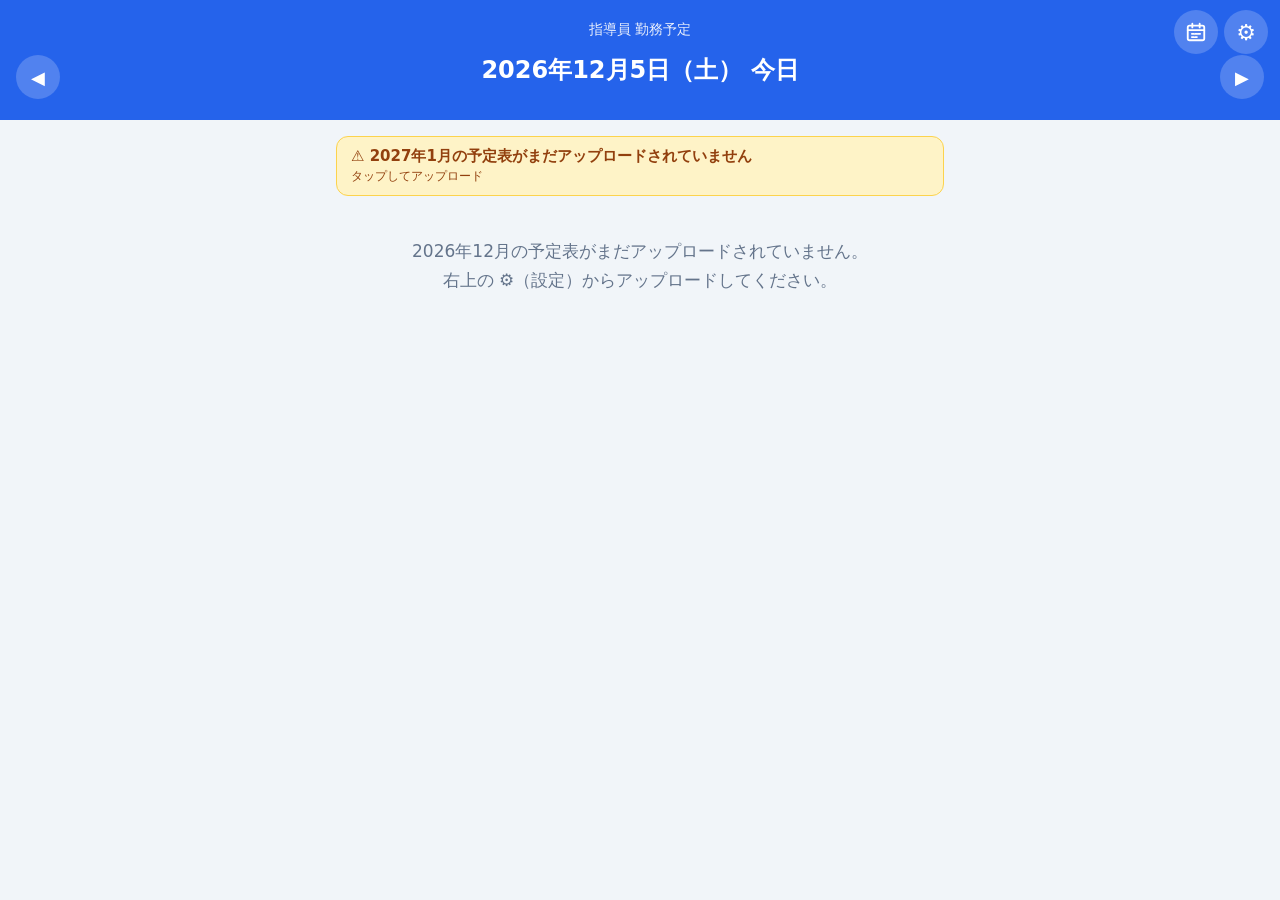
==== index.html @ 33f7420d "出勤・休みの人の表示を、班の順（1班・2班・3班）に固定する 出勤・休みで分けて並べるのをやめ、班の枠は常に番号順。各班の枠の色と見出しで出勤・休み（理由）を表示する。  Co-Authored-By" ====
<!doctype html>
<html lang="ja">
<head>
  <meta charset="utf-8">
  <meta name="viewport" content="width=device-width, initial-scale=1">
  <meta name="theme-color" content="#2563eb">
  <meta name="apple-mobile-web-app-capable" content="yes">
  <meta name="mobile-web-app-capable" content="yes">
  <meta name="apple-mobile-web-app-title" content="勤務予定">
  <meta name="apple-mobile-web-app-status-bar-style" content="default">
  <link rel="manifest" href="manifest.webmanifest">
  <link rel="apple-touch-icon" href="icons/apple-touch-icon.png">
  <link rel="icon" type="image/png" sizes="192x192" href="icons/icon-192.png">
  <meta name="robots" content="noindex, nofollow">
  <title>今日の勤務予定</title>
  <script>
    // 画面の色（白・黒・スマホに合わせる）を、表示の前に決めておく（白い画面がちらつかないように）
    try {
      var th = localStorage.getItem('staff-schedule-theme');
      if (th === 'light' || th === 'dark') document.documentElement.dataset.theme = th;
    } catch (e) {}
  </script>
  <link rel="stylesheet" href="css/style.css?v=20261110b">
</head>
<body>
  <header>
    <div class="top-row">
      <div class="facility" id="title"></div>
      <div class="top-btns">
        <button id="openCalendar" class="round" aria-label="月のカレンダー">
          <svg viewBox="0 0 24 24" fill="none" stroke="currentColor" stroke-width="2" stroke-linecap="round" stroke-linejoin="round"><rect x="3" y="5" width="18" height="16" rx="2"/><path d="M3 10h18M8 3v4M16 3v4"/><path d="M7.5 14h2M11 14h2M14.5 14h2M7.5 17.5h2M11 17.5h2"/></svg>
        </button>
        <button id="openSettings" class="round" aria-label="設定">⚙</button>
      </div>
    </div>
    <div class="date-row">
      <button id="prev" aria-label="前の日">◀</button>
      <div>
        <div class="date" id="date"></div>
        <div class="holiday" id="holiday"></div>
      </div>
      <button id="next" aria-label="次の日">▶</button>
    </div>
    <button id="todayBtn" class="today-btn" hidden>今日に戻る</button>
  </header>

  <main>
    <div id="alerts"></div>
    <p class="loading" id="loading">予定表を読み込み中…</p>
    <p class="message" id="message" hidden></p>
    <section id="day" hidden>
      <div class="badges" id="badges"></div>
      <div class="team-status" id="teamStatus"></div>
      <div class="info" id="kijiBox"><h3>記事</h3><p id="kiji"></p></div>
      <div class="info" id="tekiyoBox"><h3>摘要</h3><p id="tekiyo"></p></div>
      <div class="info" id="forkBox"><h3>フォーク</h3><ul id="fork"></ul></div>
      <div id="people">
        <h2>出勤 <span id="workCount"></span>・休み <span id="offCount"></span></h2>
        <div class="pgroups" id="teamsPeople"></div>
      </div>
      <p class="desc center" id="noTeams" hidden>体制表をアップロードすると、出勤・休みの人の一覧が出ます。</p>
      <p class="desc center"><button type="button" class="link-btn" id="sourceLink">元の予定表を見る</button></p>
    </section>
  </main>

  <footer><span id="source"></span></footer>

  <!-- 設定 -->
  <div class="sheet" id="settings" hidden>
    <div class="sheet-head">
      <h2>設定</h2>
      <button id="closeSettings" class="close" aria-label="閉じる">✕</button>
    </div>

    <section class="card">
      <h3>登録状況</h3>
      <ul class="status" id="status"></ul>
    </section>

    <section class="card">
      <h3>予定表のアップロード</h3>
      <p class="desc">行事予定表の<b>PDFか写真</b>を選ぶと、自動で読み取ります。読み取った内容を確認・修正してから「確定」してください。2か月分のPDFもそのまま選べます。</p>
      <label class="file">
        <input type="file" id="schFile" accept="application/pdf,.pdf,image/*">
        <span>予定表を選ぶ（PDF・写真）</span>
      </label>
      <div class="progress" id="schProgress" hidden><div></div><span></span></div>
    </section>

    <section class="card">
      <h3>体制表（班編成）のアップロード</h3>
      <p class="desc">班は年度ごと（4月）に変わります。<b>毎年4月中に</b>その年度の体制表（PDF・写真）をアップロードしてください。</p>
      <label class="file">
        <input type="file" id="teamFile" accept="application/pdf,.pdf,image/*">
        <span>体制表を選ぶ（PDF・写真）</span>
      </label>
      <div class="progress" id="teamProgress" hidden><div></div><span></span></div>
    </section>

    <section class="card">
      <h3>画面の色</h3>
      <div class="seg" id="themeSeg">
        <button type="button" data-theme="auto">スマホに合わせる</button>
        <button type="button" data-theme="light">白</button>
        <button type="button" data-theme="dark">黒</button>
      </div>
    </section>

    <section class="card">
      <h3>GitHubの鍵（アップロードする人だけ）</h3>
      <p class="desc">アップロードには、GitHub で作った鍵（トークン）が必要です。鍵はこの端末の中だけに保存されます。<b>ホーム画面のアプリとブラウザでは保存場所が別</b>なので、ふだん使う方（アプリ）で入れてください。作り方は「はじめに_やること.md」を見てください。</p>
      <input type="password" id="token" class="text" placeholder="github_pat_…" autocomplete="off">
      <div class="row">
        <button id="saveToken">保存して確認</button>
        <button id="clearToken" class="ghost">この端末から消す</button>
      </div>
      <p class="check" id="tokenStatus"></p>
    </section>

    <p class="desc center"><a href="https://github.com/akira-1229/Staff-Schedule/blob/main/はじめに_やること.md" target="_blank" rel="noopener">使い方・設定手順</a></p>
  </div>

  <!-- 月のカレンダー -->
  <div class="sheet" id="calendar" hidden>
    <div class="sheet-head">
      <div class="cal-nav">
        <button id="calPrev" aria-label="前の月">◀</button>
        <h2 id="calTitle"></h2>
        <button id="calNext" aria-label="次の月">▶</button>
      </div>
      <button id="closeCalendar" class="close" aria-label="閉じる">✕</button>
    </div>
    <div class="cal" id="calGrid"></div>
    <p class="desc center cal-note" id="calNote" hidden></p>
    <div class="cal-legend">
      <span><b class="tag on">(2)出</b>休日出勤</span>
      <span><b class="tag off">(1)休</b>振休</span>
      <span><b class="tag off">③休</b>班休</span>
      <span><b class="tag teiji">定時</b>全員定時</span>
      <span><b class="tag fork">フ</b>フォーク</span>
    </div>
    <p class="desc center">日付を押すと、その日の予定を表示します。</p>
  </div>

  <!-- 元の予定表 -->
  <div class="sheet" id="viewer" hidden>
    <div class="sheet-head">
      <button id="closeViewer" class="back">← 戻る</button>
      <h2 id="viewerTitle">元の予定表</h2>
      <button id="zoomViewer" class="close" aria-label="拡大・縮小">＋</button>
    </div>
    <div class="viewer-body" id="viewerBody"></div>
  </div>

  <!-- 読み取り結果の確認・修正 -->
  <div class="sheet" id="confirm" hidden>
    <div class="sheet-head">
      <h2 id="confirmTitle">読み取り結果の確認</h2>
      <button id="closeConfirm" class="close" aria-label="閉じる">✕</button>
    </div>
    <p class="desc confirm-note" id="confirmNote"></p>
    <div id="confirmBody"></div>
    <div class="confirm-foot">
      <button class="primary" id="confirmSave">この内容で確定してアップロード</button>
    </div>
  </div>

  <!-- 更新したら ?v= の数字を変える（スマホに古いプログラムが残らないように） -->
  <script>
    // プログラムが途中で止まったら「読み込み中」のままにせず案内を出す
    window.addEventListener('error', function (e) {
      var el = document.getElementById('loading');
      if (!el || window.__appStarted) return;
      el.hidden = false;
      el.innerHTML = '読み込みに失敗しました。<br>アプリを一度閉じて開き直すか、ページを再読み込みしてください。<br><small>' + (e.message || '') + '</small>';
    });
  </script>
  <script src="lib/pdfjs/pdf.min.js"></script>
  <script src="config.js?v=20261110b"></script>
  <script src="js/holidays.js?v=20261110b"></script>
  <script src="js/day-logic.js?v=20261110b"></script>
  <script src="js/table-image.js?v=20261110b"></script>
  <script src="js/schedule-image.js?v=20261110b"></script>
  <script src="js/teams-image.js?v=20261110b"></script>
  <script src="js/store.js?v=20261110b"></script>
  <script src="js/app.js?v=20261110b"></script>
</body>
</html>
---- css/style.css ----
/* ===== 色（白・黒のテーマ） =====
   ⚙ の「画面の色」：スマホに合わせる（自動）／白／黒
   <html data-theme="light|dark"> が付いていればそれ、無ければスマホの設定に合わせる */
:root {
  color-scheme: light;
  --bg: #f1f5f9;
  --card: #ffffff;
  --text: #0f172a;
  --muted: #64748b;
  --line: #e2e8f0;
  --input-bg: #ffffff;
  --input-line: #cbd5e1;
  --soft: #f8fafc;
  --accent: #2563eb;
  --header: #2563eb;
  --header-sun: #dc2626;
  --header-sat: #0284c7;
  --on-bg: #eef2ff;
  --on-line: #c7d2fe;
  --on-fg: #1e1b4b;
  --on-strong: #1d4ed8;
  --off-bg: #fef2f2;
  --off-line: #fecaca;
  --off-fg: #7f1d1d;
  --off-strong: #b91c1c;
  --off-card: #fffafa;
  --warn-bg: #fef3c7;
  --warn-line: #fcd34d;
  --warn-fg: #92400e;
  --orange-bg: #fff7ed;
  --orange: #f97316;
  --ok: #15803d;
  --ok-bg: #dcfce7;
  --mark: #b45309;
  --fork: #7c3aed;
  --closed: #e2e8f0;
  --shadow: 0 1px 2px rgba(0, 0, 0, .06);
}
@media (prefers-color-scheme: dark) {
  :root:not([data-theme="light"]) {
    color-scheme: dark;
    --bg: #0b1220;
    --card: #131c2e;
    --text: #e5e7eb;
    --muted: #94a3b8;
    --line: #1f2a3d;
    --input-bg: #0f172a;
    --input-line: #334155;
    --soft: #0f172a;
    --accent: #3b82f6;
    --header: #1e3a8a;
    --header-sun: #7f1d1d;
    --header-sat: #0c4a6e;
    --on-bg: #1e2550;
    --on-line: #3730a3;
    --on-fg: #e0e7ff;
    --on-strong: #93c5fd;
    --off-bg: #3a1214;
    --off-line: #7f1d1d;
    --off-fg: #fecaca;
    --off-strong: #f87171;
    --off-card: #1c1418;
    --warn-bg: #3a2a05;
    --warn-line: #a16207;
    --warn-fg: #fde68a;
    --orange-bg: #2a1606;
    --orange: #fb923c;
    --ok: #4ade80;
    --ok-bg: #052e16;
    --mark: #fbbf24;
    --fork: #c4b5fd;
    --closed: #0f1626;
    --shadow: 0 1px 2px rgba(0, 0, 0, .5);
  }
}
:root[data-theme="dark"] {
  color-scheme: dark;
  --bg: #0b1220;
  --card: #131c2e;
  --text: #e5e7eb;
  --muted: #94a3b8;
  --line: #1f2a3d;
  --input-bg: #0f172a;
  --input-line: #334155;
  --soft: #0f172a;
  --accent: #3b82f6;
  --header: #1e3a8a;
  --header-sun: #7f1d1d;
  --header-sat: #0c4a6e;
  --on-bg: #1e2550;
  --on-line: #3730a3;
  --on-fg: #e0e7ff;
  --on-strong: #93c5fd;
  --off-bg: #3a1214;
  --off-line: #7f1d1d;
  --off-fg: #fecaca;
  --off-strong: #f87171;
  --off-card: #1c1418;
  --warn-bg: #3a2a05;
  --warn-line: #a16207;
  --warn-fg: #fde68a;
  --orange-bg: #2a1606;
  --orange: #fb923c;
  --ok: #4ade80;
  --ok-bg: #052e16;
  --mark: #fbbf24;
  --fork: #c4b5fd;
  --closed: #0f1626;
  --shadow: 0 1px 2px rgba(0, 0, 0, .5);
}

/* ===== 基本 ===== */
* { box-sizing: border-box; }
body {
  margin: 0;
  font-family: system-ui, -apple-system, "Hiragino Sans", "Yu Gothic UI", "Meiryo", sans-serif;
  background: var(--bg);
  color: var(--text);
  font-size: 17px;
}
a { color: var(--accent); }
button, input, select { font: inherit; color: inherit; }
body.no-scroll { overflow: hidden; }

/* ===== ヘッダー ===== */
header {
  background: var(--header);
  color: #fff;
  padding: calc(16px + env(safe-area-inset-top)) 16px 20px;
  text-align: center;
}
body[data-dow="0"] header { background: var(--header-sun); }
body[data-dow="6"] header { background: var(--header-sat); }
.top-row { display: flex; align-items: center; justify-content: center; position: relative; min-height: 28px; }
.facility { font-size: 14px; opacity: .9; }
.top-btns { position: absolute; right: -4px; top: -6px; display: flex; gap: 6px; }
.round {
  width: 44px; height: 44px; border: 0; border-radius: 999px;
  background: rgba(255, 255, 255, .2); color: #fff; font-size: 22px; cursor: pointer;
  display: grid; place-items: center; padding: 0;
}
.round svg { width: 22px; height: 22px; }
.date-row { display: flex; align-items: center; justify-content: space-between; gap: 8px; margin-top: 10px; }
.date { font-size: 24px; font-weight: 700; }
.holiday { font-size: 14px; min-height: 1em; }
.date-row button, .today-btn {
  background: rgba(255, 255, 255, .2); color: #fff; border: 0; border-radius: 999px;
  font-size: 18px; width: 44px; height: 44px; cursor: pointer; flex: none;
}
.today-btn { width: auto; height: auto; padding: 6px 16px; font-size: 14px; margin-top: 10px; }

main { max-width: 640px; margin: 0 auto; padding: 16px; }
h2 { font-size: 15px; color: var(--muted); margin: 18px 4px 8px; }
.loading, .message { text-align: center; color: var(--muted); padding: 24px 0; line-height: 1.7; white-space: pre-wrap; }
.desc { font-size: 13px; color: var(--muted); margin: 4px 0 10px; line-height: 1.6; }
.desc.center { text-align: center; }
.link-btn { border: 0; background: none; color: var(--accent); text-decoration: underline; font-size: 14px; cursor: pointer; padding: 8px; }

/* ===== お知らせ ===== */
.alert {
  display: block; width: 100%; text-align: left; cursor: pointer;
  background: var(--warn-bg); color: var(--warn-fg); border: 1px solid var(--warn-line); border-radius: 12px;
  padding: 10px 14px; margin-bottom: 10px; font-weight: 600; font-size: 15px;
}
.alert small { display: block; font-weight: 400; font-size: 12px; margin-top: 2px; }

/* ===== 今日の予定 ===== */
.badges { display: flex; gap: 8px; justify-content: center; flex-wrap: wrap; margin-bottom: 10px; }
.badge-big { border-radius: 999px; padding: 4px 14px; font-weight: 700; font-size: 15px; }
.badge-big.closed { background: var(--off-bg); color: var(--off-strong); }
.badge-big.teiji { background: var(--ok-bg); color: var(--ok); }
.team-status { display: grid; grid-template-columns: repeat(auto-fit, minmax(90px, 1fr)); gap: 8px; margin-bottom: 12px; }
.team-status .team { border-radius: 12px; padding: 10px 8px; text-align: center; background: var(--card); box-shadow: var(--shadow); }
.team-status .team b { display: block; font-size: 18px; }
.team-status .team span { font-size: 13px; }
.team-status .team.on { border-top: 5px solid var(--accent); }
.team-status .team.on span { color: var(--on-strong); }
.team-status .team.off { border-top: 5px solid var(--off-strong); background: var(--off-card); }
.team-status .team.off span { color: var(--off-strong); font-weight: 700; }
.info { background: var(--card); border-radius: 12px; padding: 10px 14px; margin-bottom: 10px; box-shadow: var(--shadow); }
.info h3 { margin: 0 0 4px; font-size: 13px; color: var(--muted); }
.info p { margin: 0; line-height: 1.6; white-space: pre-wrap; }
.info ul { list-style: none; margin: 0; padding: 0; display: grid; gap: 4px; }
.info li { display: flex; justify-content: space-between; }
.info li b { color: var(--fork); }

/* 出勤・休みの人（班ごとに名字を並べる） */
#people h2 { margin: 14px 4px 6px; }
#people h2 span { color: var(--text); font-weight: 700; }
.pgroups { display: grid; gap: 6px; }
.pgroup { background: var(--card); border-radius: 10px; padding: 6px 8px 8px; box-shadow: var(--shadow); border-left: 5px solid var(--accent); }
.pgroup.off { border-left-color: var(--off-strong); background: var(--off-card); }
.pg-head { display: flex; align-items: baseline; gap: 6px; font-size: 13px; margin-bottom: 4px; }
.pg-head b { font-size: 14px; }
.pg-head em { font-style: normal; font-weight: 700; color: var(--on-strong); }
.pgroup.off .pg-head em { color: var(--off-strong); }
.pg-head span { margin-left: auto; color: var(--muted); }
.pg-names { display: flex; flex-wrap: wrap; gap: 4px; }
.pname { font-size: 15px; font-weight: 600; padding: 3px 8px; border-radius: 6px; border: 1px solid var(--on-line); background: var(--on-bg); color: var(--on-fg); cursor: pointer; line-height: 1.4; }
.pgroup.off .pname { border-color: var(--off-line); background: var(--off-bg); color: var(--off-fg); font-weight: 500; }
.pname i { font-style: normal; color: var(--mark); margin-right: 1px; }
.pinfo { margin-top: 6px; font-size: 13px; color: var(--muted); background: var(--soft); border-radius: 6px; padding: 4px 8px; }
.pgroups .none { color: var(--muted); text-align: center; margin: 4px 0; }

/* ===== 全画面のシート（設定・確認・カレンダー・元の予定表） ===== */
.sheet { position: fixed; inset: 0; z-index: 10; overflow-y: auto; background: var(--bg); padding: 0 16px 40px; }
.sheet[hidden] { display: none; }
.sheet-head {
  position: sticky; top: 0; z-index: 1; background: var(--bg);
  display: flex; align-items: center; justify-content: space-between; gap: 8px;
  max-width: 640px; margin: 0 auto; padding: calc(14px + env(safe-area-inset-top)) 0 8px;
}
.sheet-head h2 { margin: 0; font-size: 20px; color: var(--text); }
.close { width: 44px; height: 44px; border: 0; border-radius: 999px; background: var(--line); font-size: 18px; cursor: pointer; flex: none; }
.back { border: 0; border-radius: 999px; background: var(--line); padding: 10px 16px; font-size: 16px; font-weight: 700; cursor: pointer; flex: none; }
.card { background: var(--card); border-radius: 14px; padding: 14px 16px; margin: 12px auto; max-width: 640px; box-shadow: var(--shadow); }
.card h3 { margin: 0 0 6px; font-size: 16px; }
.field { display: block; font-size: 14px; margin: 8px 0; }
.field select { display: block; width: 100%; margin-top: 4px; padding: 10px; font-size: 16px; border: 1px solid var(--input-line); border-radius: 10px; background: var(--input-bg); }
.file { display: block; margin: 10px 0; }
.file input { position: absolute; opacity: 0; width: 1px; height: 1px; }
.file span { display: block; text-align: center; padding: 14px; border: 2px dashed var(--muted); border-radius: 12px; color: var(--accent); font-weight: 600; cursor: pointer; word-break: break-all; }
.check { font-size: 14px; margin: 6px 0 10px; }
.status { list-style: none; margin: 0; padding: 0; display: grid; gap: 4px; }
.status li { display: flex; justify-content: space-between; gap: 8px; font-size: 14px; padding: 6px 0; border-bottom: 1px solid var(--line); }
.status li.ok { color: var(--ok); }
.status li.ng { color: var(--off-strong); }
.status a { color: inherit; }
.card button { padding: 12px 16px; border-radius: 10px; border: 1px solid var(--input-line); background: var(--input-bg); cursor: pointer; }
.card button.primary { width: 100%; background: var(--accent); color: #fff; border-color: var(--accent); font-weight: 700; }
.card button.ghost { border-color: transparent; color: var(--muted); background: none; }
.card .row { display: flex; gap: 8px; margin-top: 8px; }
.text { width: 100%; padding: 12px; font-size: 16px; border: 1px solid var(--input-line); border-radius: 10px; background: var(--input-bg); }

/* 画面の色の切り替え */
.seg { display: grid; grid-template-columns: 1.6fr 1fr 1fr; gap: 4px; background: var(--soft); border-radius: 12px; padding: 4px; }
.card .seg button { border: 0; background: none; padding: 10px 4px; border-radius: 9px; font-size: 14px; color: var(--muted); white-space: nowrap; }
.card .seg button.active { background: var(--card); color: var(--text); font-weight: 700; box-shadow: var(--shadow); }

/* 読み取りの進み具合 */
.progress { position: relative; height: 34px; border-radius: 10px; background: var(--line); overflow: hidden; margin-top: 10px; }
.progress[hidden] { display: none; }
.progress div { position: absolute; inset: 0 auto 0 0; background: var(--on-line); transition: width .2s; }
.progress span { position: relative; display: block; line-height: 34px; text-align: center; font-size: 13px; }

/* ===== 確認・修正画面 ===== */
.confirm-note { max-width: 640px; margin: 0 auto; }
.confirm-foot { position: sticky; bottom: 0; background: var(--bg); max-width: 640px; margin: 0 auto; padding: 10px 0 16px; }
.confirm-foot .primary { width: 100%; padding: 14px; border: 0; border-radius: 12px; background: var(--accent); color: #fff; font-weight: 700; cursor: pointer; }
.confirm-foot .primary:disabled { opacity: .5; }
.page .field select { font-weight: 700; }
.day-card { border-top: 1px solid var(--line); padding: 12px 0; }
.day-card.warn { background: var(--orange-bg); margin: 0 -16px; padding: 12px 16px; border-left: 4px solid var(--orange); }
.day-head { display: flex; justify-content: space-between; align-items: center; margin-bottom: 6px; }
.day-head label { font-size: 14px; display: flex; gap: 4px; align-items: center; }
.row-img { display: block; width: 100%; height: auto; border: 1px solid var(--line); border-radius: 6px; margin: 3px 0; background: #fff; }
.fld { display: block; font-size: 12px; color: var(--muted); margin: 4px 0; }
.fld input { display: block; width: 100%; margin-top: 2px; padding: 8px 10px; font-size: 15px; border: 1px solid var(--input-line); border-radius: 8px; color: var(--text); background: var(--input-bg); }
.chips { display: flex; flex-wrap: wrap; gap: 4px; margin: 4px 0; min-height: 4px; }
.chip { font-size: 12px; border-radius: 999px; padding: 2px 8px; background: var(--line); }
.chip.on { background: var(--on-bg); color: var(--on-strong); }
.chip.off { background: var(--off-bg); color: var(--off-strong); }
.chip.warn { background: var(--orange-bg); color: var(--orange); }
.fork-edit { display: grid; grid-template-columns: repeat(3, 1fr); gap: 4px 8px; margin-top: 6px; }
.fork-edit label { font-size: 11px; color: var(--muted); display: flex; flex-direction: column; }
.fork-edit select { padding: 4px; font-size: 15px; border: 1px solid var(--input-line); border-radius: 6px; background: var(--input-bg); }
.team-head { display: flex; align-items: center; gap: 10px; margin-bottom: 6px; }
.team-head input { width: 90px; padding: 6px 8px; font-size: 18px; font-weight: 700; border: 1px solid var(--input-line); border-radius: 8px; background: var(--input-bg); }
.team-head span { color: var(--muted); font-size: 13px; }
.member { display: grid; grid-template-columns: 52px 1.3fr 1fr 36px; gap: 4px; margin: 6px 0; padding-bottom: 6px; border-bottom: 1px dashed var(--line); }
.member select, .member input { padding: 7px 6px; font-size: 15px; border: 1px solid var(--input-line); border-radius: 6px; min-width: 0; background: var(--input-bg); }
.member input[data-f=surname] { background: var(--on-bg); font-weight: 700; }
.member input[data-f=role] { grid-column: 1 / 3; font-size: 13px; }
.member input[data-f=quals] { grid-column: 3 / 5; font-size: 13px; }
.member .del { border: 0; background: var(--off-bg); color: var(--off-strong); border-radius: 6px; padding: 0; }
.card .add { margin-top: 6px; }
.add.wide { display: block; max-width: 640px; width: 100%; margin: 4px auto 12px; padding: 12px; border: 2px dashed var(--muted); border-radius: 12px; background: none; color: var(--accent); cursor: pointer; }

/* ===== 月のカレンダー ===== */
.cal-nav { display: flex; align-items: center; gap: 8px; flex: 1; justify-content: center; }
.cal-nav button { width: 44px; height: 44px; border: 0; border-radius: 999px; background: var(--line); font-size: 18px; cursor: pointer; }
.cal-nav h2 { min-width: 9em; text-align: center; }
.cal { max-width: 640px; margin: 4px auto 0; display: grid; grid-template-columns: repeat(7, 1fr); gap: 3px; }
.cal .wd { text-align: center; font-size: 12px; color: var(--muted); padding: 4px 0; }
.cal .wd.sun { color: var(--off-strong); }
.cal .wd.sat { color: var(--on-strong); }
.cal .cell {
  min-height: 74px; background: var(--card); border-radius: 8px; padding: 3px 3px 4px; border: 2px solid transparent;
  display: flex; flex-direction: column; gap: 2px; text-align: left; cursor: pointer; overflow: hidden;
}
.cal .cell.empty { background: none; cursor: default; }
.cal .cell.closed { background: var(--closed); }
.cal .cell.today { border-color: var(--accent); }
.cal .cell.selected { box-shadow: inset 0 0 0 2px var(--mark); }
.cal .num { font-size: 14px; font-weight: 700; }
.cal .num.sun { color: var(--off-strong); }
.cal .num.sat { color: var(--on-strong); }
.cal .num small { font-weight: 400; font-size: 9px; color: var(--off-strong); margin-left: 2px; }
.cal .tag { font-size: 11px; line-height: 1.3; border-radius: 4px; padding: 0 3px; white-space: nowrap; overflow: hidden; text-overflow: ellipsis; }
.cal .tag.on { background: var(--on-bg); color: var(--on-strong); }
.cal .tag.off { background: var(--off-bg); color: var(--off-strong); }
.cal .tag.teiji { background: var(--ok-bg); color: var(--ok); }
.cal .tag.fork { color: var(--fork); }
.cal .tag.closed { color: var(--muted); }
.cal-note { max-width: 640px; margin: 10px auto; }
.cal-legend { display: flex; flex-wrap: wrap; gap: 6px 10px; font-size: 12px; color: var(--muted); max-width: 640px; margin: 10px auto; }
.cal-legend span { display: inline-flex; align-items: center; gap: 4px; }

/* ===== 元の予定表を見る ===== */
.viewer-tools { display: flex; gap: 6px; }
.viewer-body { max-width: 1000px; margin: 0 auto; overflow: auto; }
.viewer-body img, .viewer-body canvas { display: block; width: 100%; height: auto; margin: 0 auto 10px; background: #fff; border-radius: 6px; }
.viewer-body.zoom img, .viewer-body.zoom canvas { width: 220%; max-width: none; }
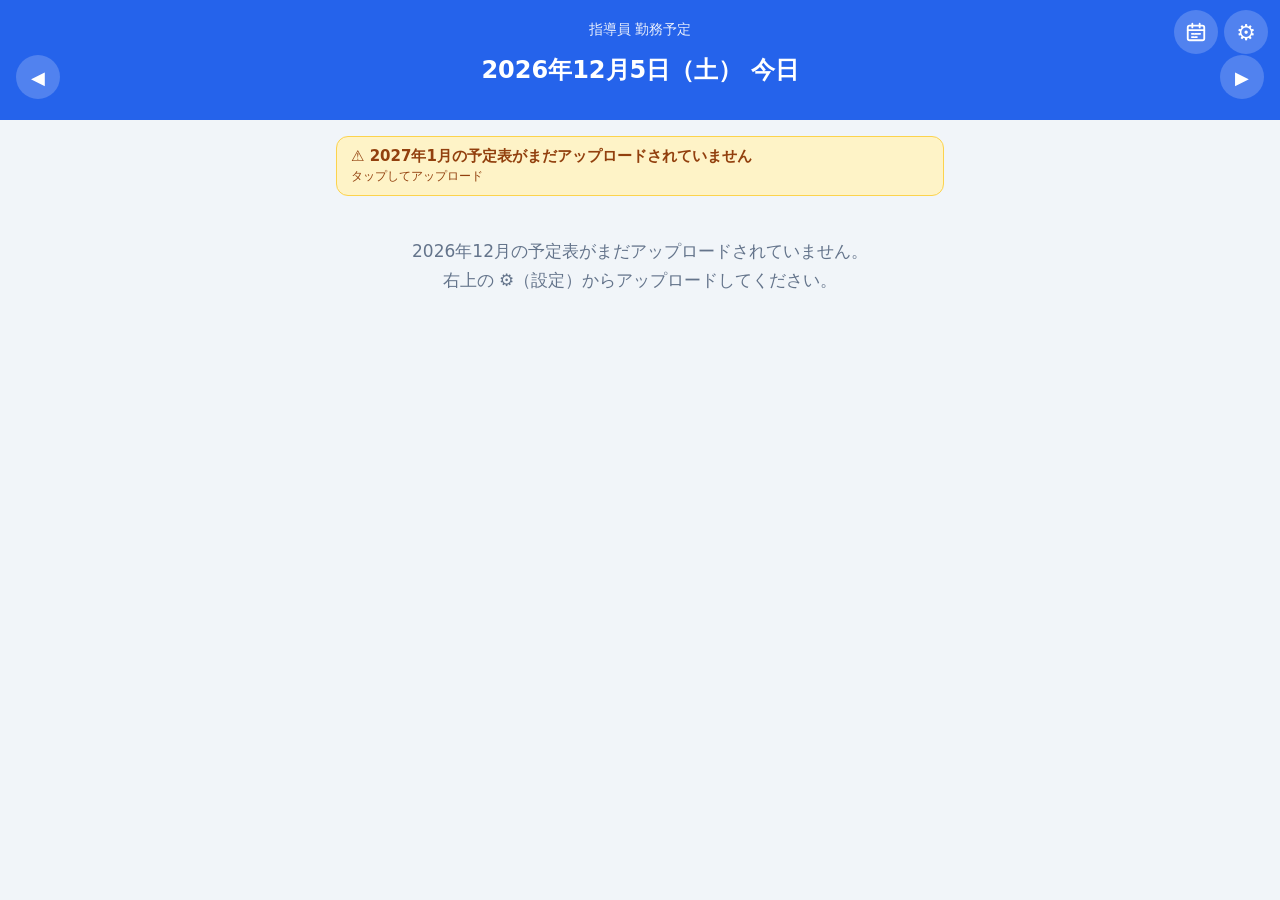
==== commit 24af6d79: "班と違う動きの人の「出」「休」の印をやめ、色だけで表す Co-Authored-By: Claude Opus 5.5 <noreply@anthropic.com> Claude-Session: " ====
--- a/index.html
+++ b/index.html
@@ -20,7 +20,7 @@
       if (th === 'light' || th === 'dark') document.documentElement.dataset.theme = th;
     } catch (e) {}
   </script>
-  <link rel="stylesheet" href="css/style.css?v=20261110b">
+  <link rel="stylesheet" href="css/style.css?v=20261110d">
 </head>
 <body>
   <header>
@@ -176,13 +176,13 @@
     });
   </script>
   <script src="lib/pdfjs/pdf.min.js"></script>
-  <script src="config.js?v=20261110b"></script>
-  <script src="js/holidays.js?v=20261110b"></script>
-  <script src="js/day-logic.js?v=20261110b"></script>
-  <script src="js/table-image.js?v=20261110b"></script>
-  <script src="js/schedule-image.js?v=20261110b"></script>
-  <script src="js/teams-image.js?v=20261110b"></script>
-  <script src="js/store.js?v=20261110b"></script>
-  <script src="js/app.js?v=20261110b"></script>
+  <script src="config.js?v=20261110d"></script>
+  <script src="js/holidays.js?v=20261110d"></script>
+  <script src="js/day-logic.js?v=20261110d"></script>
+  <script src="js/table-image.js?v=20261110d"></script>
+  <script src="js/schedule-image.js?v=20261110d"></script>
+  <script src="js/teams-image.js?v=20261110d"></script>
+  <script src="js/store.js?v=20261110d"></script>
+  <script src="js/app.js?v=20261110d"></script>
 </body>
 </html>
--- a/css/style.css
+++ b/css/style.css
@@ -311,3 +311,7 @@
 .viewer-body { max-width: 1000px; margin: 0 auto; overflow: auto; }
 .viewer-body img, .viewer-body canvas { display: block; width: 100%; height: auto; margin: 0 auto 10px; background: #fff; border-radius: 6px; }
 .viewer-body.zoom img, .viewer-body.zoom canvas { width: 220%; max-width: none; }
+
+/* 班と違う動きの人（例：班は振休・本人は出勤） */
+.pgroup .pname.p-on { border-color: var(--on-line); background: var(--on-bg); color: var(--on-fg); font-weight: 700; }
+.pgroup .pname.p-off { border-color: var(--off-line); background: var(--off-bg); color: var(--off-fg); font-weight: 500; }
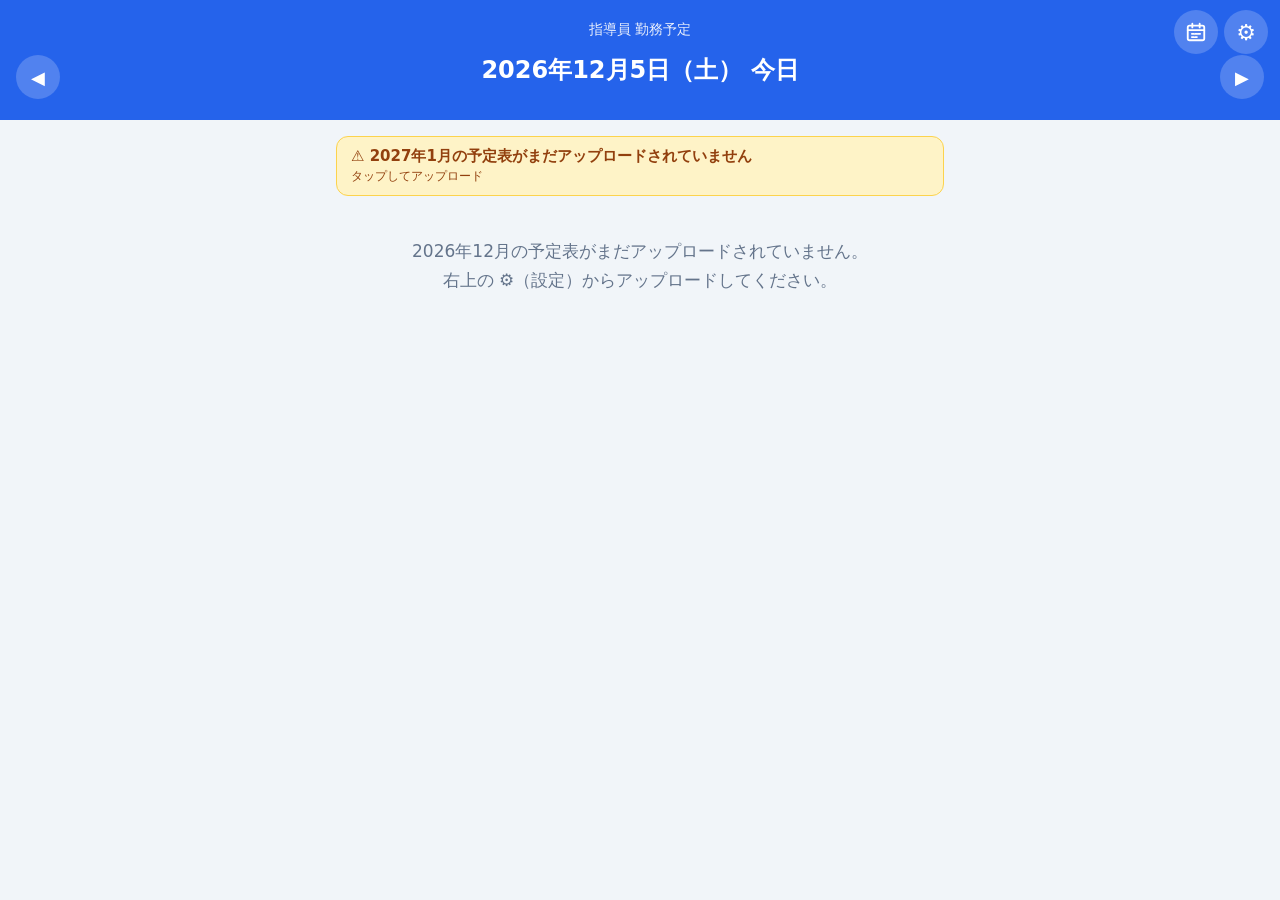
==== commit a338411e: "スキャナーで読み込んだ予定表を読み取れるようにする - 傾きの補正が逆向きだったのを修正し、角度を細かく求める（スキャンの約1度の傾きで罫線が見つからなかった） - 題名（令和◯年◯月）は手を加えない" ====
--- a/index.html
+++ b/index.html
@@ -20,7 +20,7 @@
       if (th === 'light' || th === 'dark') document.documentElement.dataset.theme = th;
     } catch (e) {}
   </script>
-  <link rel="stylesheet" href="css/style.css?v=20261110d">
+  <link rel="stylesheet" href="css/style.css?v=20261111a">
 </head>
 <body>
   <header>
@@ -176,13 +176,13 @@
     });
   </script>
   <script src="lib/pdfjs/pdf.min.js"></script>
-  <script src="config.js?v=20261110d"></script>
-  <script src="js/holidays.js?v=20261110d"></script>
-  <script src="js/day-logic.js?v=20261110d"></script>
-  <script src="js/table-image.js?v=20261110d"></script>
-  <script src="js/schedule-image.js?v=20261110d"></script>
-  <script src="js/teams-image.js?v=20261110d"></script>
-  <script src="js/store.js?v=20261110d"></script>
-  <script src="js/app.js?v=20261110d"></script>
+  <script src="config.js?v=20261111a"></script>
+  <script src="js/holidays.js?v=20261111a"></script>
+  <script src="js/day-logic.js?v=20261111a"></script>
+  <script src="js/table-image.js?v=20261111a"></script>
+  <script src="js/schedule-image.js?v=20261111a"></script>
+  <script src="js/teams-image.js?v=20261111a"></script>
+  <script src="js/store.js?v=20261111a"></script>
+  <script src="js/app.js?v=20261111a"></script>
 </body>
 </html>
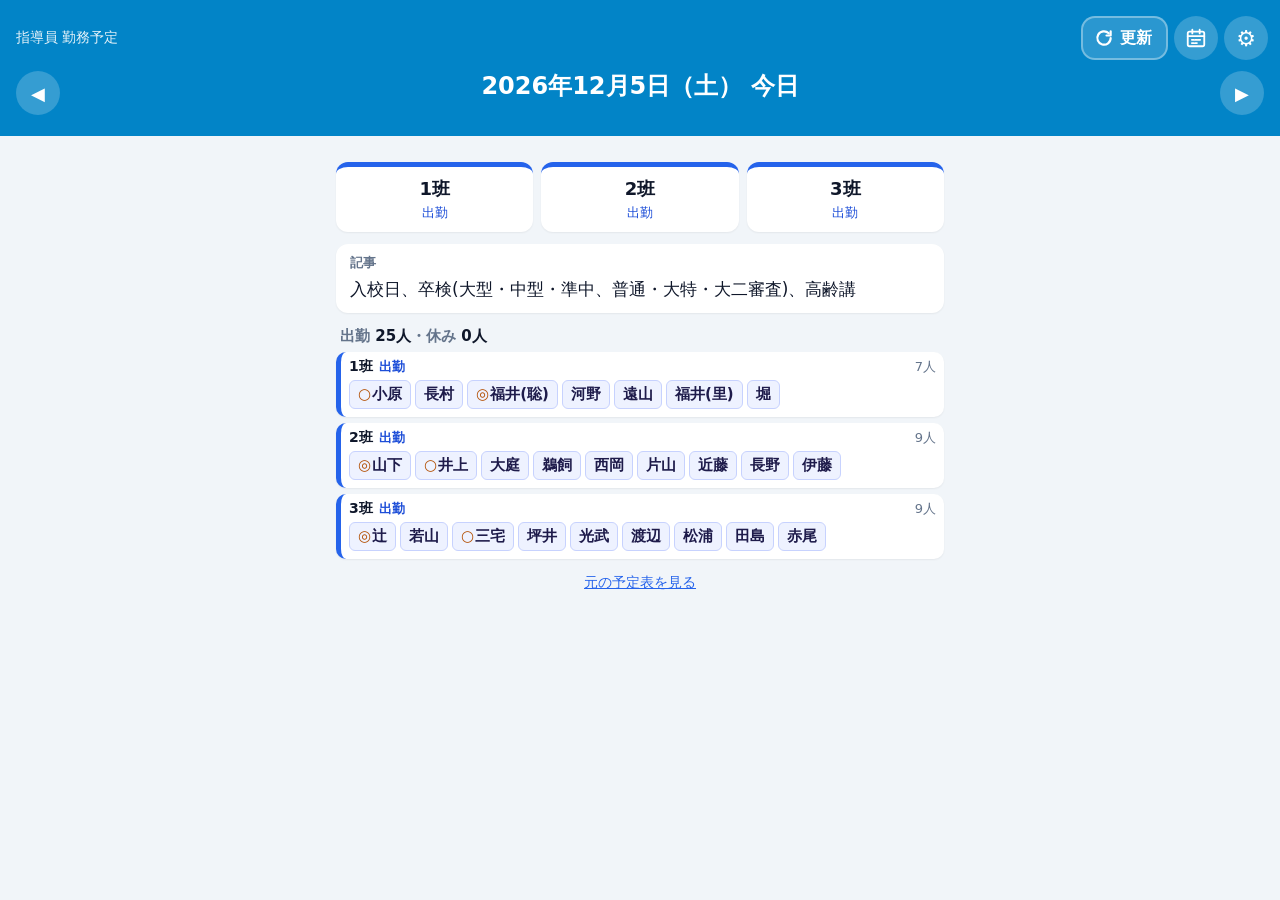
==== commit 931d1b94: "右上に更新ボタンを追加 - 押すと最新の予定表・体制表を読み込み直して表示を更新（カレンダー・登録状況も） - アプリ自体が新しくなっているときは、ページごと読み込み直して新しい版にする - 見出しの" ====
--- a/index.html
+++ b/index.html
@@ -20,13 +20,17 @@
       if (th === 'light' || th === 'dark') document.documentElement.dataset.theme = th;
     } catch (e) {}
   </script>
-  <link rel="stylesheet" href="css/style.css?v=20261111a">
+  <link rel="stylesheet" href="css/style.css?v=20261115a">
 </head>
 <body>
   <header>
     <div class="top-row">
       <div class="facility" id="title"></div>
       <div class="top-btns">
+        <button id="refresh" class="pill" aria-label="更新">
+          <svg viewBox="0 0 24 24" fill="none" stroke="currentColor" stroke-width="2.6" stroke-linecap="round" stroke-linejoin="round"><path d="M20 12a8 8 0 1 1-2.34-5.66"/><path d="M20 4v5h-5"/></svg>
+          <span>更新</span>
+        </button>
         <button id="openCalendar" class="round" aria-label="月のカレンダー">
           <svg viewBox="0 0 24 24" fill="none" stroke="currentColor" stroke-width="2" stroke-linecap="round" stroke-linejoin="round"><rect x="3" y="5" width="18" height="16" rx="2"/><path d="M3 10h18M8 3v4M16 3v4"/><path d="M7.5 14h2M11 14h2M14.5 14h2M7.5 17.5h2M11 17.5h2"/></svg>
         </button>
@@ -43,6 +47,8 @@
     </div>
     <button id="todayBtn" class="today-btn" hidden>今日に戻る</button>
   </header>
+
+  <div class="toast" id="toast" hidden></div>
 
   <main>
     <div id="alerts"></div>
@@ -79,7 +85,7 @@
 
     <section class="card">
       <h3>予定表のアップロード</h3>
-      <p class="desc">行事予定表の<b>PDFか写真</b>を選ぶと、自動で読み取ります。読み取った内容を確認・修正してから「確定」してください。2か月分のPDFもそのまま選べます。</p>
+      <p class="desc">行事予定表の<b>PDFか写真</b>を選ぶと、自動で読み取ります。読み取った内容を確認・修正してから「確定」してください。2か月分のPDFもそのまま選べます。<b>4か月後の分まで</b>提出できます。</p>
       <label class="file">
         <input type="file" id="schFile" accept="application/pdf,.pdf,image/*">
         <span>予定表を選ぶ（PDF・写真）</span>
@@ -137,7 +143,7 @@
       <span><b class="tag off">(1)休</b>振休</span>
       <span><b class="tag off">③休</b>班休</span>
       <span><b class="tag teiji">定時</b>全員定時</span>
-      <span><b class="tag fork">フ</b>フォーク</span>
+      <span><b class="tag fork">フォーク</b>フォークリフト講習</span>
     </div>
     <p class="desc center">日付を押すと、その日の予定を表示します。</p>
   </div>
@@ -176,13 +182,13 @@
     });
   </script>
   <script src="lib/pdfjs/pdf.min.js"></script>
-  <script src="config.js?v=20261111a"></script>
-  <script src="js/holidays.js?v=20261111a"></script>
-  <script src="js/day-logic.js?v=20261111a"></script>
-  <script src="js/table-image.js?v=20261111a"></script>
-  <script src="js/schedule-image.js?v=20261111a"></script>
-  <script src="js/teams-image.js?v=20261111a"></script>
-  <script src="js/store.js?v=20261111a"></script>
-  <script src="js/app.js?v=20261111a"></script>
+  <script src="config.js?v=20261115a"></script>
+  <script src="js/holidays.js?v=20261115a"></script>
+  <script src="js/day-logic.js?v=20261115a"></script>
+  <script src="js/table-image.js?v=20261115a"></script>
+  <script src="js/schedule-image.js?v=20261115a"></script>
+  <script src="js/teams-image.js?v=20261115a"></script>
+  <script src="js/store.js?v=20261115a"></script>
+  <script src="js/app.js?v=20261115a"></script>
 </body>
 </html>
--- a/css/style.css
+++ b/css/style.css
@@ -131,9 +131,9 @@
 }
 body[data-dow="0"] header { background: var(--header-sun); }
 body[data-dow="6"] header { background: var(--header-sat); }
-.top-row { display: flex; align-items: center; justify-content: center; position: relative; min-height: 28px; }
-.facility { font-size: 14px; opacity: .9; }
-.top-btns { position: absolute; right: -4px; top: -6px; display: flex; gap: 6px; }
+.top-row { display: flex; align-items: center; justify-content: space-between; gap: 8px; min-height: 44px; }
+.facility { font-size: 14px; opacity: .9; text-align: left; white-space: nowrap; overflow: hidden; text-overflow: ellipsis; }
+.top-btns { display: flex; gap: 6px; flex: none; margin-right: -4px; }
 .round {
   width: 44px; height: 44px; border: 0; border-radius: 999px;
   background: rgba(255, 255, 255, .2); color: #fff; font-size: 22px; cursor: pointer;
@@ -300,7 +300,7 @@
 .cal .tag.on { background: var(--on-bg); color: var(--on-strong); }
 .cal .tag.off { background: var(--off-bg); color: var(--off-strong); }
 .cal .tag.teiji { background: var(--ok-bg); color: var(--ok); }
-.cal .tag.fork { color: var(--fork); }
+.cal .tag.fork { color: var(--fork); font-size: 10px; letter-spacing: -.06em; padding: 0 1px; text-overflow: clip; }
 .cal .tag.closed { color: var(--muted); }
 .cal-note { max-width: 640px; margin: 10px auto; }
 .cal-legend { display: flex; flex-wrap: wrap; gap: 6px 10px; font-size: 12px; color: var(--muted); max-width: 640px; margin: 10px auto; }
@@ -315,3 +315,19 @@
 /* 班と違う動きの人（例：班は振休・本人は出勤） */
 .pgroup .pname.p-on { border-color: var(--on-line); background: var(--on-bg); color: var(--on-fg); font-weight: 700; }
 .pgroup .pname.p-off { border-color: var(--off-line); background: var(--off-bg); color: var(--off-fg); font-weight: 500; }
+
+/* 更新ボタン */
+.pill {
+  height: 44px; padding: 0 14px 0 11px; border: 2px solid rgba(255, 255, 255, .35); border-radius: 14px;
+  background: rgba(255, 255, 255, .16); color: #fff; font-size: 16px; font-weight: 700; cursor: pointer;
+  display: inline-flex; align-items: center; gap: 6px;
+}
+.pill svg { width: 20px; height: 20px; }
+.pill.spinning svg { animation: spin .8s linear infinite; }
+.pill:disabled { opacity: .7; }
+@keyframes spin { to { transform: rotate(360deg); } }
+.toast {
+  position: fixed; left: 50%; bottom: calc(24px + env(safe-area-inset-bottom)); transform: translateX(-50%); z-index: 20;
+  background: var(--text); color: var(--bg); padding: 10px 18px; border-radius: 999px; font-size: 14px; box-shadow: var(--shadow);
+}
+.toast[hidden] { display: none; }
